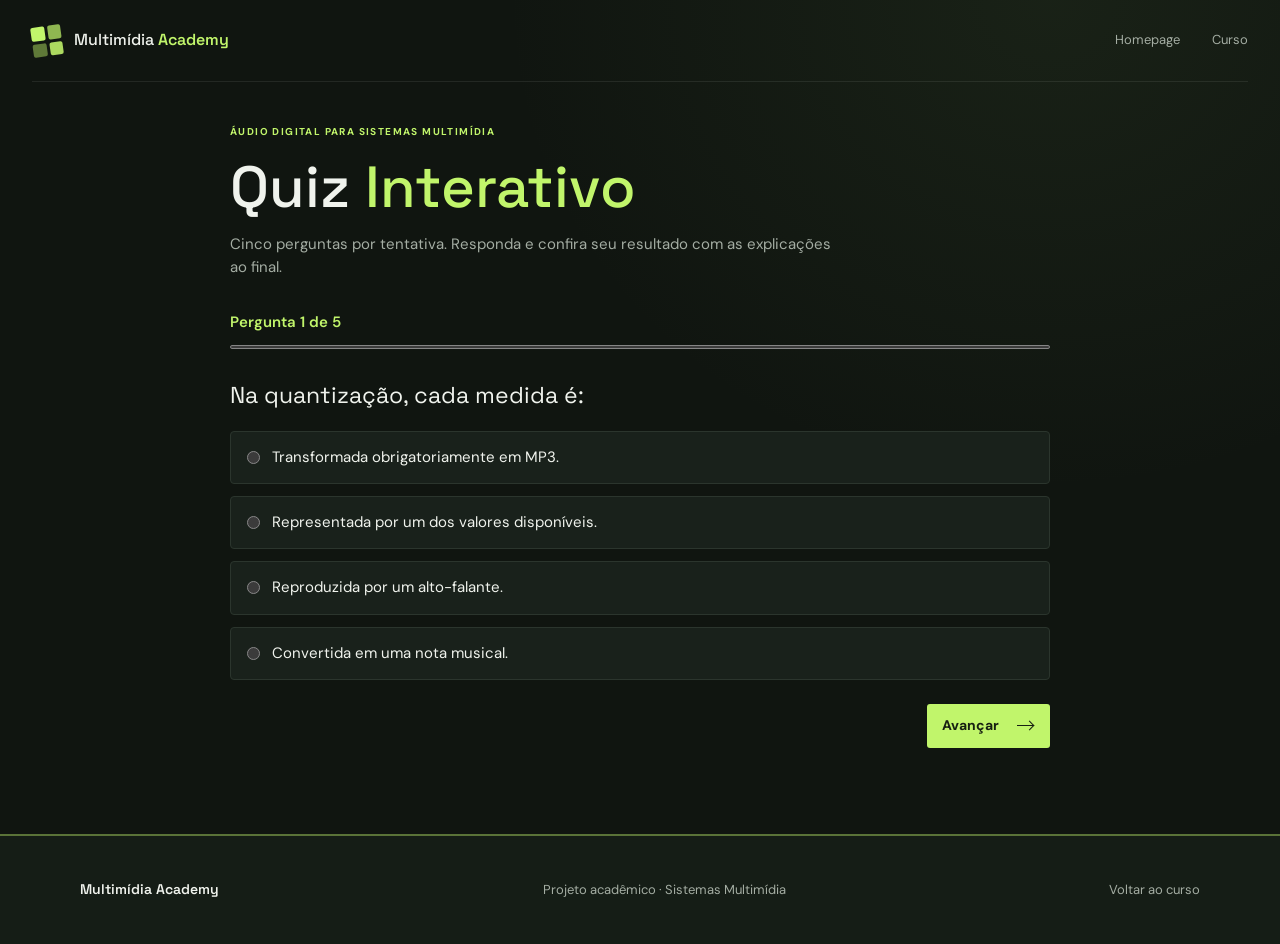
==== quiz.html @ 7806ca83 "feat: implementa estrutura educacional, navegação interativa e quiz do Multimídia Academy" ====
<!doctype html>
<html lang="pt-BR">
  <head>
    <meta charset="utf-8">
    <meta name="viewport" content="width=device-width, initial-scale=1">
    <meta name="theme-color" content="#101510">
    <meta name="description" content="Teste seus conhecimentos sobre Áudio Digital para Sistemas Multimídia com cinco perguntas sorteadas a cada tentativa.">
    <title>Quiz Interativo | Multimídia Academy</title>
    <link rel="preconnect" href="https://fonts.googleapis.com">
    <link rel="preconnect" href="https://fonts.gstatic.com" crossorigin>
    <link href="https://fonts.googleapis.com/css2?family=DM+Sans:wght@400;500;600;700&family=Space+Grotesk:wght@400;500;600;700&display=swap" rel="stylesheet">
    <link rel="stylesheet" href="css/style.css">
    <link rel="stylesheet" href="css/quiz.css">
    <script src="js/questions.js" defer></script>
    <script src="js/quiz.js" defer></script>
  </head>
  <body>
    <a class="skip-link" href="#main-content">Pular para o conteúdo</a>
    <header class="site-header quiz-header">
      <a class="brand" href="index.html" aria-label="Multimídia Academy, página inicial">
        <span class="brand-mark" aria-hidden="true"><span></span><span></span><span></span><span></span></span>
        <span class="brand-name">Multimídia <strong>Academy</strong></span>
      </a>
      <nav class="main-nav" aria-label="Navegação do quiz">
        <a href="index.html">Homepage</a>
        <a href="modules/audio-digital.html">Curso</a>
      </nav>
    </header>

    <main id="main-content" class="quiz-main page-width" tabindex="-1">
      <div class="quiz-intro">
        <p class="eyebrow">ÁUDIO DIGITAL PARA SISTEMAS MULTIMÍDIA</p>
        <h1>Quiz <span>Interativo</span></h1>
        <p>Cinco perguntas por tentativa. Responda e confira seu resultado com as explicações ao final.</p>
      </div>

      <noscript><p>Ative o JavaScript para responder ao quiz. O <a href="modules/audio-digital.html">conteúdo do curso</a> continua disponível para leitura.</p></noscript>

      <form id="quiz-form" class="quiz-form" hidden>
        <p id="question-progress" class="quiz-progress-label" aria-live="polite"></p>
        <progress id="quiz-progress" max="5" value="0" aria-labelledby="question-progress"></progress>
        <fieldset id="question-fieldset">
          <legend><span id="question-text" tabindex="-1"></span></legend>
          <div id="question-options" class="quiz-options"></div>
        </fieldset>
        <div class="quiz-form-actions">
          <button class="quiz-button" type="submit" id="next-question">Avançar <span class="card-arrow" aria-hidden="true"></span></button>
        </div>
      </form>

      <section id="quiz-results" class="quiz-results" aria-labelledby="results-title" hidden>
        <h2 id="results-title" tabindex="-1">Resultado da tentativa</h2>
        <p id="score-summary" class="quiz-score"></p>
        <button id="restart-quiz" class="quiz-button" type="button">Nova tentativa <span class="card-arrow" aria-hidden="true"></span></button>
        <h3 class="quiz-review-heading">Confira suas respostas</h3>
        <ol id="answer-review" class="quiz-answer-review"></ol>
      </section>
    </main>

    <footer class="site-footer page-width quiz-footer">
      <a class="footer-brand" href="index.html">Multimídia Academy</a>
      <span class="footer-context">Projeto acadêmico · Sistemas Multimídia</span>
      <a href="modules/audio-digital.html">Voltar ao curso</a>
    </footer>
  </body>
</html>
---- css/style.css ----
:root {
  color-scheme: dark;
  --color-bg: #101510;
  --color-panel: #19211b;
  --color-panel-hover: #202b22;
  --color-line: #2b352d;
  --color-text: #f0f3ed;
  --color-muted: #a4ada3;
  --color-green: #c1f56b;
  --color-green-dark: #192613;
  --font-body: "DM Sans", sans-serif;
  --font-display: "Space Grotesk", sans-serif;
}

* {
  box-sizing: border-box;
}

html {
  scroll-behavior: smooth;
  scroll-padding-top: 88px;
}

body {
  margin: 0;
  background:
    radial-gradient(ellipse at 82% 0%, rgba(86, 117, 67, 0.13), transparent 34rem),
    var(--color-bg);
  color: var(--color-text);
  font-family: var(--font-body);
  font-size: 15px;
  line-height: 1.55;
}

button,
a {
  color: inherit;
  font: inherit;
}

a {
  text-decoration: none;
}

button:focus-visible,
a:focus-visible {
  outline: 2px solid var(--color-green);
  outline-offset: 4px;
}

.page-width {
  width: min(1120px, calc(100% - 64px));
  margin-inline: auto;
}

.skip-link {
  position: absolute;
  z-index: 5;
  top: 12px;
  left: 12px;
  padding: 10px 14px;
  transform: translateY(-160%);
  border-radius: 4px;
  background: var(--color-green);
  color: var(--color-green-dark);
  font-weight: 700;
}

.skip-link:focus {
  transform: translateY(0);
}

.site-header {
  display: flex;
  width: min(1248px, calc(100% - 64px));
  height: 82px;
  align-items: center;
  justify-content: space-between;
  margin-inline: auto;
  border-bottom: 1px solid rgba(164, 173, 163, 0.13);
}

.brand {
  display: inline-flex;
  align-items: center;
  gap: 12px;
}

.brand-mark {
  display: grid;
  width: 30px;
  height: 30px;
  grid-template-columns: repeat(2, 1fr);
  gap: 3px;
  transform: rotate(-8deg);
}

.brand-mark span {
  border-radius: 2px;
  background: var(--color-green);
}

.brand-mark span:nth-child(2) {
  opacity: 0.72;
}

.brand-mark span:nth-child(3) {
  opacity: 0.45;
}

.brand-mark span:nth-child(4) {
  opacity: 0.88;
}

.brand-name {
  font-family: var(--font-display);
  font-size: 16px;
  font-weight: 500;
}

.brand-name strong {
  color: var(--color-green);
  font-weight: 600;
}

.main-nav {
  display: flex;
  align-items: center;
  gap: 32px;
  color: var(--color-muted);
  font-size: 13px;
}

.main-nav a {
  transition: color 180ms ease;
}

.main-nav a:hover {
  color: var(--color-green);
}

.hero {
  position: relative;
  display: flex;
  min-height: 340px;
  align-items: center;
  justify-content: space-between;
  gap: 48px;
  padding-block: 54px 58px;
  overflow: hidden;
}

.hero-copy {
  position: relative;
  z-index: 1;
  max-width: 660px;
}

.eyebrow {
  margin: 0;
  color: var(--color-green);
  font-size: 10px;
  font-weight: 700;
  letter-spacing: 1.4px;
}

.hero .eyebrow {
  display: flex;
  align-items: center;
  gap: 9px;
}

.status-dot {
  width: 7px;
  height: 7px;
  border-radius: 50%;
  background: var(--color-green);
  box-shadow: 0 0 12px rgba(193, 245, 107, 0.65);
}

h1,
h2,
p {
  margin-top: 0;
}

h1,
h2 {
  font-family: var(--font-display);
  letter-spacing: 0;
}

h1 {
  max-width: 650px;
  margin: 17px 0 15px;
  font-size: clamp(38px, 5vw, 58px);
  font-weight: 500;
  line-height: 1.06;
}

h1 span {
  color: var(--color-green);
}

.hero-description {
  max-width: 490px;
  margin-bottom: 22px;
  color: var(--color-muted);
  font-size: 15px;
}

.text-link {
  display: inline-flex;
  align-items: center;
  gap: 12px;
  color: var(--color-text);
  font-size: 13px;
  font-weight: 600;
}

.text-link .link-arrow {
  transition: transform 180ms ease;
}

.text-link:hover .link-arrow {
  transform: translateX(4px);
}

.link-arrow,
.card-arrow {
  position: relative;
  display: inline-block;
  width: 18px;
  height: 12px;
  flex: 0 0 auto;
}

.link-arrow::before,
.card-arrow::before {
  position: absolute;
  top: 5px;
  left: 0;
  width: 16px;
  height: 1px;
  background: currentColor;
  content: "";
}

.link-arrow::after,
.card-arrow::after {
  position: absolute;
  top: 2px;
  right: 2px;
  width: 6px;
  height: 6px;
  transform: rotate(45deg);
  border-top: 1px solid currentColor;
  border-right: 1px solid currentColor;
  content: "";
}

.hero-note {
  position: relative;
  display: flex;
  width: 244px;
  height: 208px;
  flex: 0 0 auto;
  flex-direction: column;
  justify-content: center;
  padding: 26px;
  overflow: hidden;
  border: 1px solid rgba(193, 245, 107, 0.23);
  border-radius: 3px;
  background: linear-gradient(145deg, rgba(43, 62, 39, 0.82), rgba(25, 33, 27, 0.58));
}

.hero-note-label {
  position: relative;
  z-index: 1;
  color: #b6c1b2;
  font-size: 9px;
  font-weight: 700;
  letter-spacing: 1.2px;
}

.hero-note-number {
  position: relative;
  z-index: 1;
  margin-top: 13px;
  color: var(--color-green);
  font-family: var(--font-display);
  font-size: 64px;
  line-height: 1;
}

.hero-note-caption {
  position: relative;
  z-index: 1;
  margin-top: 7px;
  color: var(--color-text);
  font-size: 12px;
  line-height: 1.4;
}

.hero-note-orbit {
  position: absolute;
  right: -54px;
  bottom: -96px;
  width: 190px;
  height: 190px;
  border: 1px solid rgba(193, 245, 107, 0.22);
  border-radius: 50%;
}

.hero-note-orbit::before,
.hero-note-orbit::after {
  position: absolute;
  inset: 18px;
  border: 1px solid rgba(193, 245, 107, 0.15);
  border-radius: 50%;
  content: "";
}

.hero-note-orbit::after {
  inset: 38px;
}

.trails-section {
  padding-block: 20px 56px;
}

.section-heading {
  display: flex;
  align-items: end;
  justify-content: space-between;
  gap: 24px;
  margin-bottom: 20px;
}

.section-eyebrow {
  margin-bottom: 5px;
  color: #93a08f;
}

.section-heading h2,
.quiz-copy h2 {
  margin-bottom: 0;
  font-size: 27px;
  font-weight: 500;
}

.section-description {
  margin-bottom: 3px;
  color: var(--color-muted);
  font-size: 12px;
}

.trail-grid {
  display: grid;
  grid-template-columns: repeat(4, minmax(0, 1fr));
  gap: 16px;
}

.trail-card {
  min-width: 0;
  padding: 0;
  overflow: hidden;
  border: 1px solid var(--color-line);
  border-radius: 4px;
  background: var(--color-panel);
  cursor: pointer;
  text-align: left;
  transition: transform 200ms ease, border-color 200ms ease, background-color 200ms ease;
}

.trail-card:hover {
  transform: translateY(-4px);
  border-color: rgba(193, 245, 107, 0.58);
  background: var(--color-panel-hover);
}

.trail-image-wrap {
  position: relative;
  display: block;
  height: 156px;
  overflow: hidden;
  background: #253128;
}

.trail-image-wrap::after {
  position: absolute;
  inset: 0;
  background: linear-gradient(180deg, rgba(9, 14, 10, 0.08), rgba(9, 14, 10, 0.52));
  content: "";
}

.trail-image-wrap img {
  width: 100%;
  height: 100%;
  object-fit: cover;
  transition: transform 350ms ease;
}

.trail-card:hover .trail-image-wrap img {
  transform: scale(1.045);
}

.trail-number,
.trail-tag {
  position: absolute;
  z-index: 1;
  top: 12px;
  color: #fff;
  font-size: 10px;
  font-weight: 600;
}

.trail-number {
  left: 13px;
  font-family: var(--font-display);
  font-size: 12px;
}

.trail-tag {
  right: 11px;
  padding: 4px 7px;
  border: 1px solid rgba(255, 255, 255, 0.36);
  border-radius: 2px;
  background: rgba(10, 14, 11, 0.36);
  font-size: 8px;
  letter-spacing: 0.7px;
}

.trail-card-content {
  display: block;
  padding: 14px 15px 16px;
}

.trail-title-row {
  display: flex;
  align-items: center;
  justify-content: space-between;
  gap: 8px;
}

.trail-title {
  font-family: var(--font-display);
  font-size: 18px;
  font-weight: 500;
}

.trail-card .card-arrow {
  color: var(--color-green);
  transition: transform 180ms ease;
}

.trail-card:hover .card-arrow {
  transform: translateX(3px);
}

.trail-description {
  display: block;
  margin-top: 3px;
  color: var(--color-muted);
  font-size: 11px;
}

.quiz-section {
  padding-bottom: 60px;
}

.quiz-panel {
  position: relative;
  display: flex;
  min-height: 178px;
  align-items: center;
  justify-content: space-between;
  gap: 28px;
  padding: 30px 38px;
  overflow: hidden;
  border: 1px solid rgba(193, 245, 107, 0.45);
  border-radius: 4px;
  background:
    linear-gradient(105deg, rgba(31, 49, 28, 0.98), rgba(23, 33, 25, 0.98) 66%, rgba(31, 49, 28, 0.98));
}

.quiz-copy,
.quiz-action {
  position: relative;
  z-index: 1;
}

.quiz-eyebrow {
  margin-bottom: 8px;
}

.quiz-copy h2 {
  margin-bottom: 5px;
  font-size: 28px;
}

.quiz-copy p:last-child {
  margin-bottom: 0;
  color: #b0bbb0;
  font-size: 13px;
}

.quiz-action {
  display: flex;
  flex-direction: column;
  align-items: flex-start;
  gap: 13px;
}

.coming-soon {
  display: inline-flex;
  align-items: center;
  gap: 7px;
  color: #c6d0c3;
  font-size: 9px;
  font-weight: 700;
  letter-spacing: 1px;
}

.coming-soon span {
  width: 6px;
  height: 6px;
  border-radius: 50%;
  background: var(--color-green);
}

.quiz-button {
  display: inline-flex;
  min-height: 42px;
  align-items: center;
  gap: 18px;
  padding: 0 15px;
  border: 0;
  border-radius: 3px;
  background: var(--color-green);
  color: #172012;
  cursor: pointer;
  font-size: 12px;
  font-weight: 700;
  transition: transform 180ms ease, background-color 180ms ease;
}

.quiz-button:hover {
  transform: translateY(-2px);
  background: #d3ff8b;
}

.quiz-button .card-arrow {
  color: #172012;
}

.quiz-decoration {
  position: absolute;
  right: 170px;
  bottom: -128px;
  width: 280px;
  height: 280px;
  border: 1px solid rgba(193, 245, 107, 0.13);
  border-radius: 50%;
}

.quiz-decoration::before,
.quiz-decoration::after {
  position: absolute;
  inset: 25px;
  border: 1px solid rgba(193, 245, 107, 0.11);
  border-radius: 50%;
  content: "";
}

.quiz-decoration::after {
  inset: 52px;
}

.site-footer {
  display: flex;
  min-height: 110px;
  align-items: center;
  justify-content: space-between;
  flex-wrap: wrap;
  gap: 16px 24px;
  border-top: 2px solid rgba(193, 245, 107, 0.4);
  background: #151d16;
  color: var(--color-muted);
  font-size: 13px;
}

.site-footer.page-width {
  width: 100%;
  margin-top: 32px;
  padding: 24px max(18px, calc((100% - 1120px) / 2));
}

.site-footer a {
  display: inline-flex;
  min-height: 44px;
  align-items: center;
}

.footer-context {
  overflow-wrap: anywhere;
}

.footer-brand {
  color: var(--color-text);
  font-family: var(--font-display);
  font-size: 14px;
  font-weight: 600;
}

.toast {
  position: fixed;
  z-index: 4;
  right: 24px;
  bottom: 24px;
  max-width: min(360px, calc(100% - 32px));
  padding: 12px 16px;
  transform: translateY(12px);
  border: 1px solid var(--color-line);
  border-radius: 4px;
  background: #202a21;
  box-shadow: 0 12px 40px rgba(0, 0, 0, 0.28);
  color: var(--color-text);
  font-size: 13px;
  opacity: 0;
  pointer-events: none;
  transition: opacity 180ms ease, transform 180ms ease;
}

.toast.is-visible {
  transform: translateY(0);
  opacity: 1;
}

@media (max-width: 900px) {
  .trail-grid {
    grid-template-columns: repeat(2, minmax(0, 1fr));
  }

  .trail-image-wrap {
    height: 190px;
  }
}

@media (max-width: 620px) {
  .page-width,
  .site-header {
    width: calc(100% - 36px);
  }

  .site-header {
    height: 70px;
  }

  .brand {
    gap: 9px;
  }

  .brand-name {
    font-size: 14px;
  }

  .brand-mark {
    width: 25px;
    height: 25px;
  }

  .main-nav {
    gap: 17px;
    font-size: 12px;
  }

  .hero {
    min-height: 0;
    padding-block: 55px 42px;
  }

  h1 {
    max-width: 500px;
    font-size: 42px;
  }

  .hero-note {
    display: none;
  }

  .hero-description {
    max-width: 410px;
    font-size: 14px;
  }

  .trails-section {
    padding-top: 13px;
    padding-bottom: 44px;
  }

  .section-heading {
    align-items: flex-start;
    flex-direction: column;
    gap: 6px;
  }

  .section-heading h2,
  .quiz-copy h2 {
    font-size: 25px;
  }

  .section-description {
    margin-bottom: 0;
  }

  .trail-grid {
    gap: 11px;
  }

  .trail-image-wrap {
    height: 138px;
  }

  .trail-card-content {
    padding: 12px 11px 14px;
  }

  .trail-title {
    font-size: 16px;
  }

  .trail-description {
    min-height: 32px;
    font-size: 10px;
  }

  .quiz-section {
    padding-bottom: 42px;
  }

  .quiz-panel {
    min-height: 0;
    align-items: flex-start;
    flex-direction: column;
    gap: 20px;
    padding: 24px;
  }

  .quiz-decoration {
    right: -110px;
    bottom: -175px;
  }

  .site-footer {
    min-height: 110px;
    gap: 12px;
    font-size: 13px;
  }
}

@media (max-width: 380px) {
  .page-width,
  .site-header {
    width: calc(100% - 28px);
  }

  .brand-name {
    font-size: 12px;
  }

  .main-nav {
    gap: 11px;
    font-size: 11px;
  }

  h1 {
    font-size: 37px;
  }

  .trail-image-wrap {
    height: 118px;
  }

  .trail-tag {
    right: 7px;
    font-size: 7px;
  }
}

.home-page .hero-copy {
  min-width: 0;
}

.home-page h1 {
  overflow-wrap: anywhere;
}

.home-page .trail-grid {
  grid-template-columns: repeat(3, minmax(0, 1fr));
}

.home-page .trail-title {
  font-size: 16px;
  overflow-wrap: anywhere;
}

.home-page .home-complement-link {
  display: grid;
  grid-template-columns: 220px minmax(0, 1fr);
  align-items: center;
}

@media (max-width: 1100px) {
  .home-page .trail-grid {
    grid-template-columns: repeat(3, minmax(0, 1fr));
  }
}

@media (max-width: 900px) {
  .home-page .trail-grid {
    grid-template-columns: repeat(2, minmax(0, 1fr));
  }
}

@media (max-width: 620px) {
  .home-page .trail-grid,
  .home-page .home-complement-link {
    grid-template-columns: minmax(0, 1fr);
  }
}

.audio-section > .eyebrow,
.module-section .module-section-heading > .eyebrow,
.section-heading > div > .section-eyebrow {
  margin: 0 0 14px;
  padding: 8px 0 8px 12px;
  border-left: 4px solid var(--color-green);
  color: var(--color-green);
  font-size: 13px;
  font-weight: 700;
  letter-spacing: 0;
}

.audio-section + .audio-section,
.module-section + .module-section {
  margin-top: 20px;
  padding-top: 36px;
  border-top: 2px solid rgba(193, 245, 107, 0.35);
}

@media (prefers-reduced-motion: reduce) {
  *,
  *::before,
  *::after {
    scroll-behavior: auto !important;
    transition-duration: 0.01ms !important;
  }
}
---- css/quiz.css ----
.quiz-main {
  max-width: 820px;
  padding-block: 42px 54px;
  overflow-wrap: anywhere;
}

.quiz-intro {
  margin-bottom: 32px;
}

.quiz-intro > p:last-child {
  max-width: 620px;
  color: var(--color-muted);
}

.quiz-progress-label {
  margin-bottom: 8px;
  color: var(--color-green);
  font-weight: 600;
}

.quiz-form progress {
  display: block;
  width: 100%;
  height: 8px;
  margin-bottom: 28px;
  accent-color: var(--color-green);
}

.quiz-form fieldset {
  min-width: 0;
  margin: 0;
  padding: 0;
  border: 0;
}

.quiz-form legend {
  width: 100%;
  margin-bottom: 20px;
  padding: 0;
  font-family: var(--font-display);
  font-size: 23px;
  line-height: 1.4;
}

.quiz-options {
  display: grid;
  gap: 12px;
}

.quiz-option {
  display: flex;
  min-height: 52px;
  align-items: flex-start;
  gap: 12px;
  padding: 14px 16px;
  border: 1px solid var(--color-line);
  border-radius: 4px;
  background: var(--color-panel);
  cursor: pointer;
}

.quiz-option input {
  flex: 0 0 auto;
  margin: 5px 0 0;
  accent-color: var(--color-green);
}

.quiz-option:has(input:checked) {
  border-color: var(--color-green);
}

.quiz-option:focus-within {
  outline: 2px solid var(--color-green);
  outline-offset: 3px;
}

#question-text:focus,
#results-title:focus {
  outline: 2px solid var(--color-green);
  outline-offset: 4px;
}

.quiz-form-actions {
  display: flex;
  justify-content: flex-end;
  margin-top: 24px;
}

.quiz-main .quiz-button {
  min-height: 44px;
  font-size: 14px;
}

.quiz-results h2 {
  margin-bottom: 12px;
  font-size: 27px;
  font-weight: 500;
}

.quiz-score {
  margin-bottom: 20px;
  color: var(--color-green);
  font-family: var(--font-display);
  font-size: 25px;
}

.quiz-review-heading {
  margin: 32px 0 8px;
  font-family: var(--font-display);
  font-size: 20px;
}

.quiz-answer-review {
  margin: 0;
  padding-left: 24px;
}

.quiz-feedback {
  padding-block: 20px;
  border-bottom: 1px solid var(--color-line);
}

.quiz-feedback h4 {
  margin: 0 0 10px;
  font-size: 16px;
  font-weight: 600;
}

.quiz-feedback p {
  margin: 8px 0 0;
  color: var(--color-muted);
  font-size: 14px;
}

.quiz-answer-correct {
  color: var(--color-green);
}

.quiz-answer-incorrect {
  color: #ffb6a8;
}

.quiz-main noscript a {
  color: var(--color-green);
  text-decoration: underline;
}

@media (max-width: 620px) {
  .quiz-header {
    height: auto;
    min-height: 70px;
    flex-wrap: wrap;
    gap: 16px;
    padding-block: 14px;
  }

  .quiz-main {
    padding-top: 30px;
  }

  .quiz-form legend {
    font-size: 20px;
  }

  .quiz-footer {
    flex-wrap: wrap;
    gap: 12px;
    padding-block: 14px;
  }
}
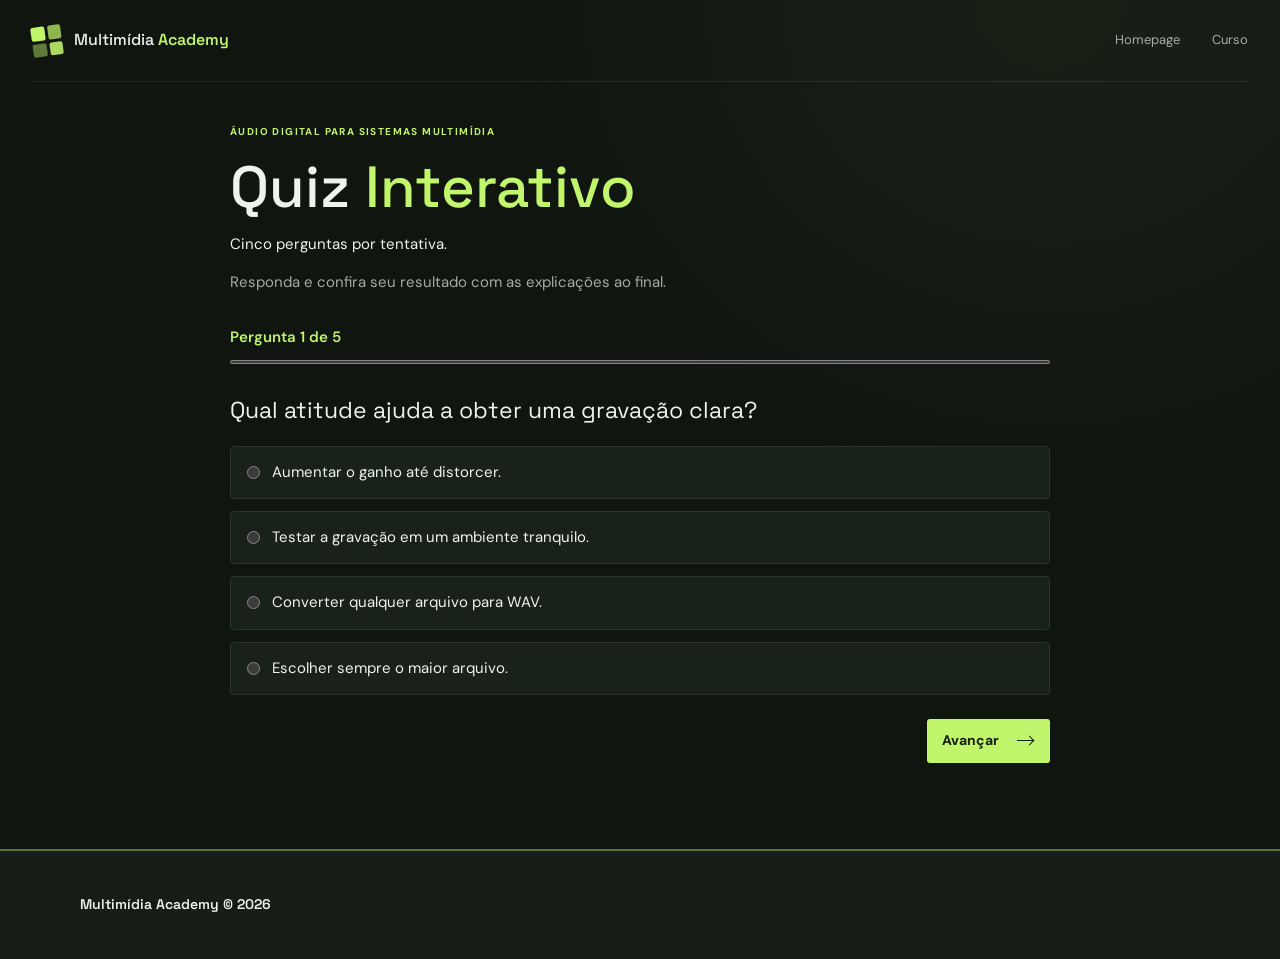
==== commit b88839d7: "fix: footer" ====
--- a/quiz.html
+++ b/quiz.html
@@ -31,7 +31,8 @@
       <div class="quiz-intro">
         <p class="eyebrow">ÁUDIO DIGITAL PARA SISTEMAS MULTIMÍDIA</p>
         <h1>Quiz <span>Interativo</span></h1>
-        <p>Cinco perguntas por tentativa. Responda e confira seu resultado com as explicações ao final.</p>
+        <p>Cinco perguntas por tentativa.</p> 
+        <p>Responda e confira seu resultado com as explicações ao final.</p>
       </div>
 
       <noscript><p>Ative o JavaScript para responder ao quiz. O <a href="modules/audio-digital.html">conteúdo do curso</a> continua disponível para leitura.</p></noscript>
@@ -57,10 +58,8 @@
       </section>
     </main>
 
-    <footer class="site-footer page-width quiz-footer">
-      <a class="footer-brand" href="index.html">Multimídia Academy</a>
-      <span class="footer-context">Projeto acadêmico · Sistemas Multimídia</span>
-      <a href="modules/audio-digital.html">Voltar ao curso</a>
+    <footer class="site-footer page-width">
+      <a class="footer-brand" href="index.html">Multimídia Academy © 2026</a>
     </footer>
   </body>
 </html>
